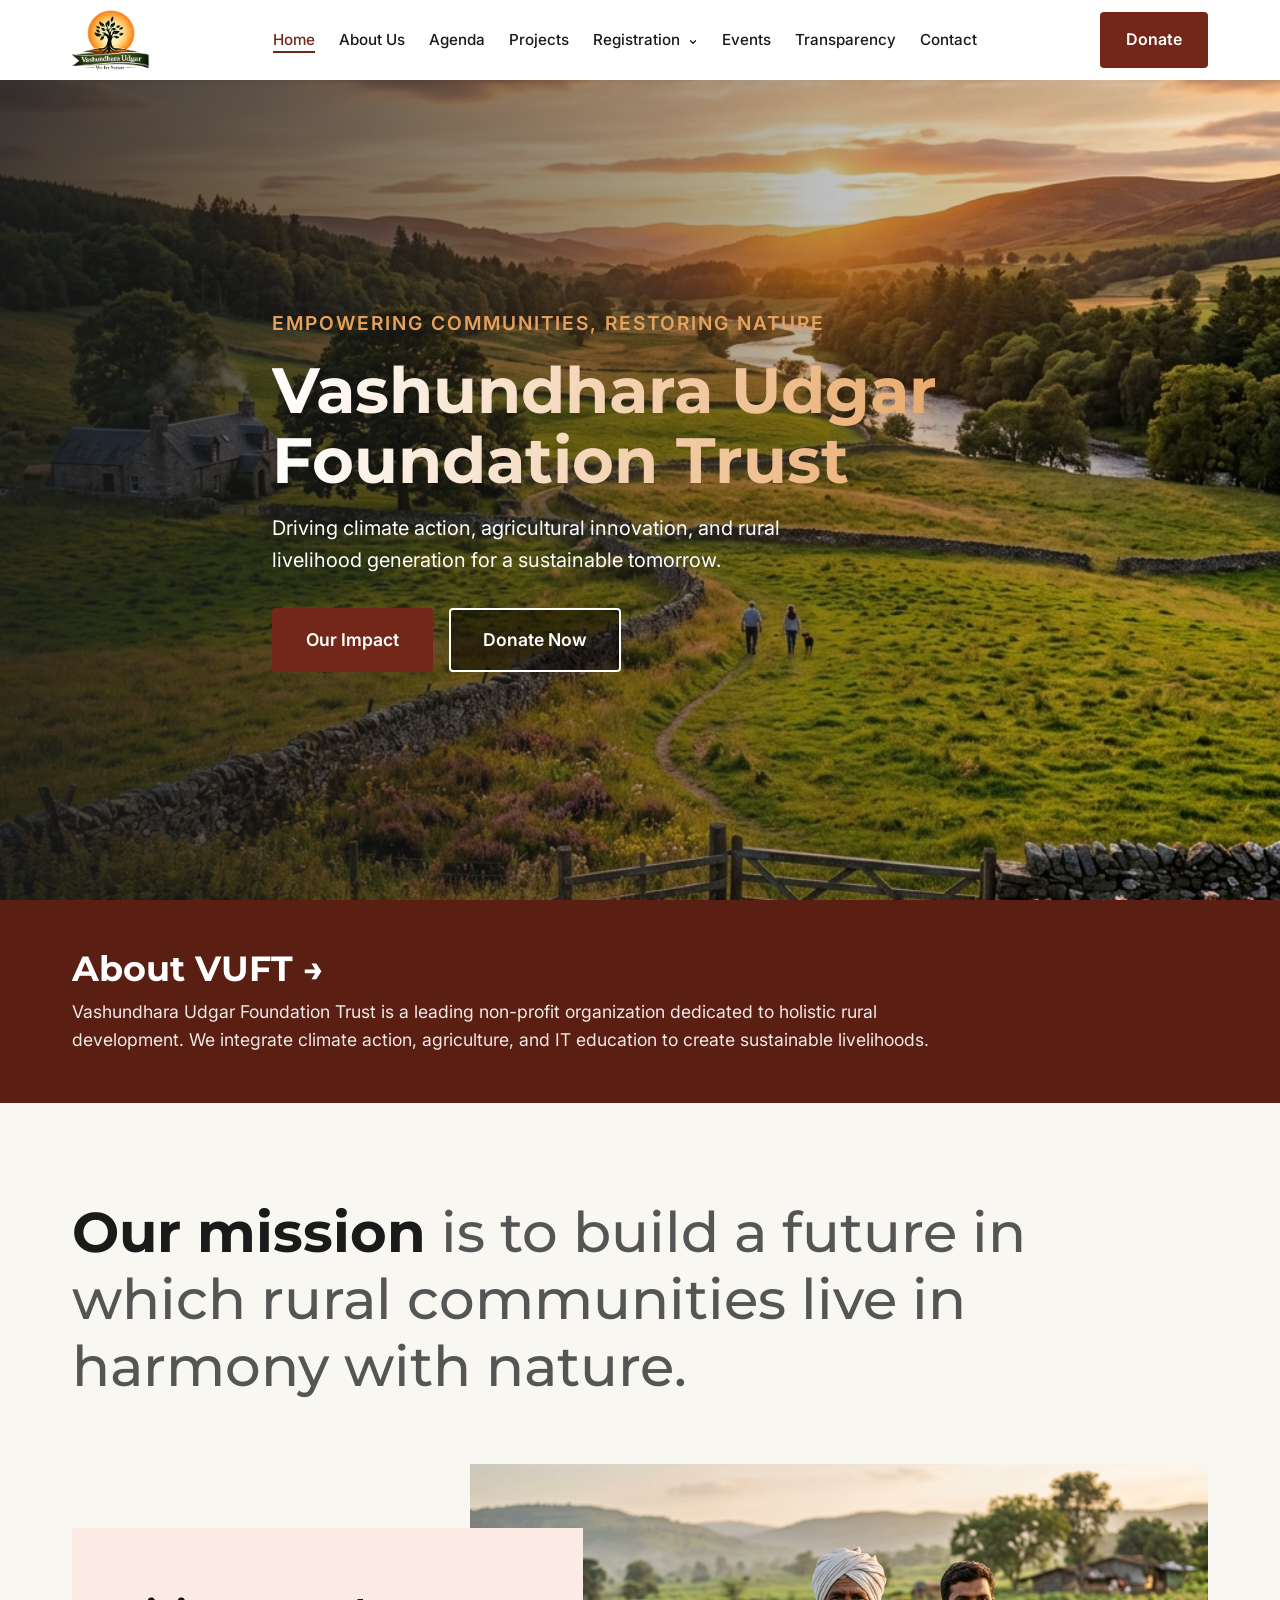
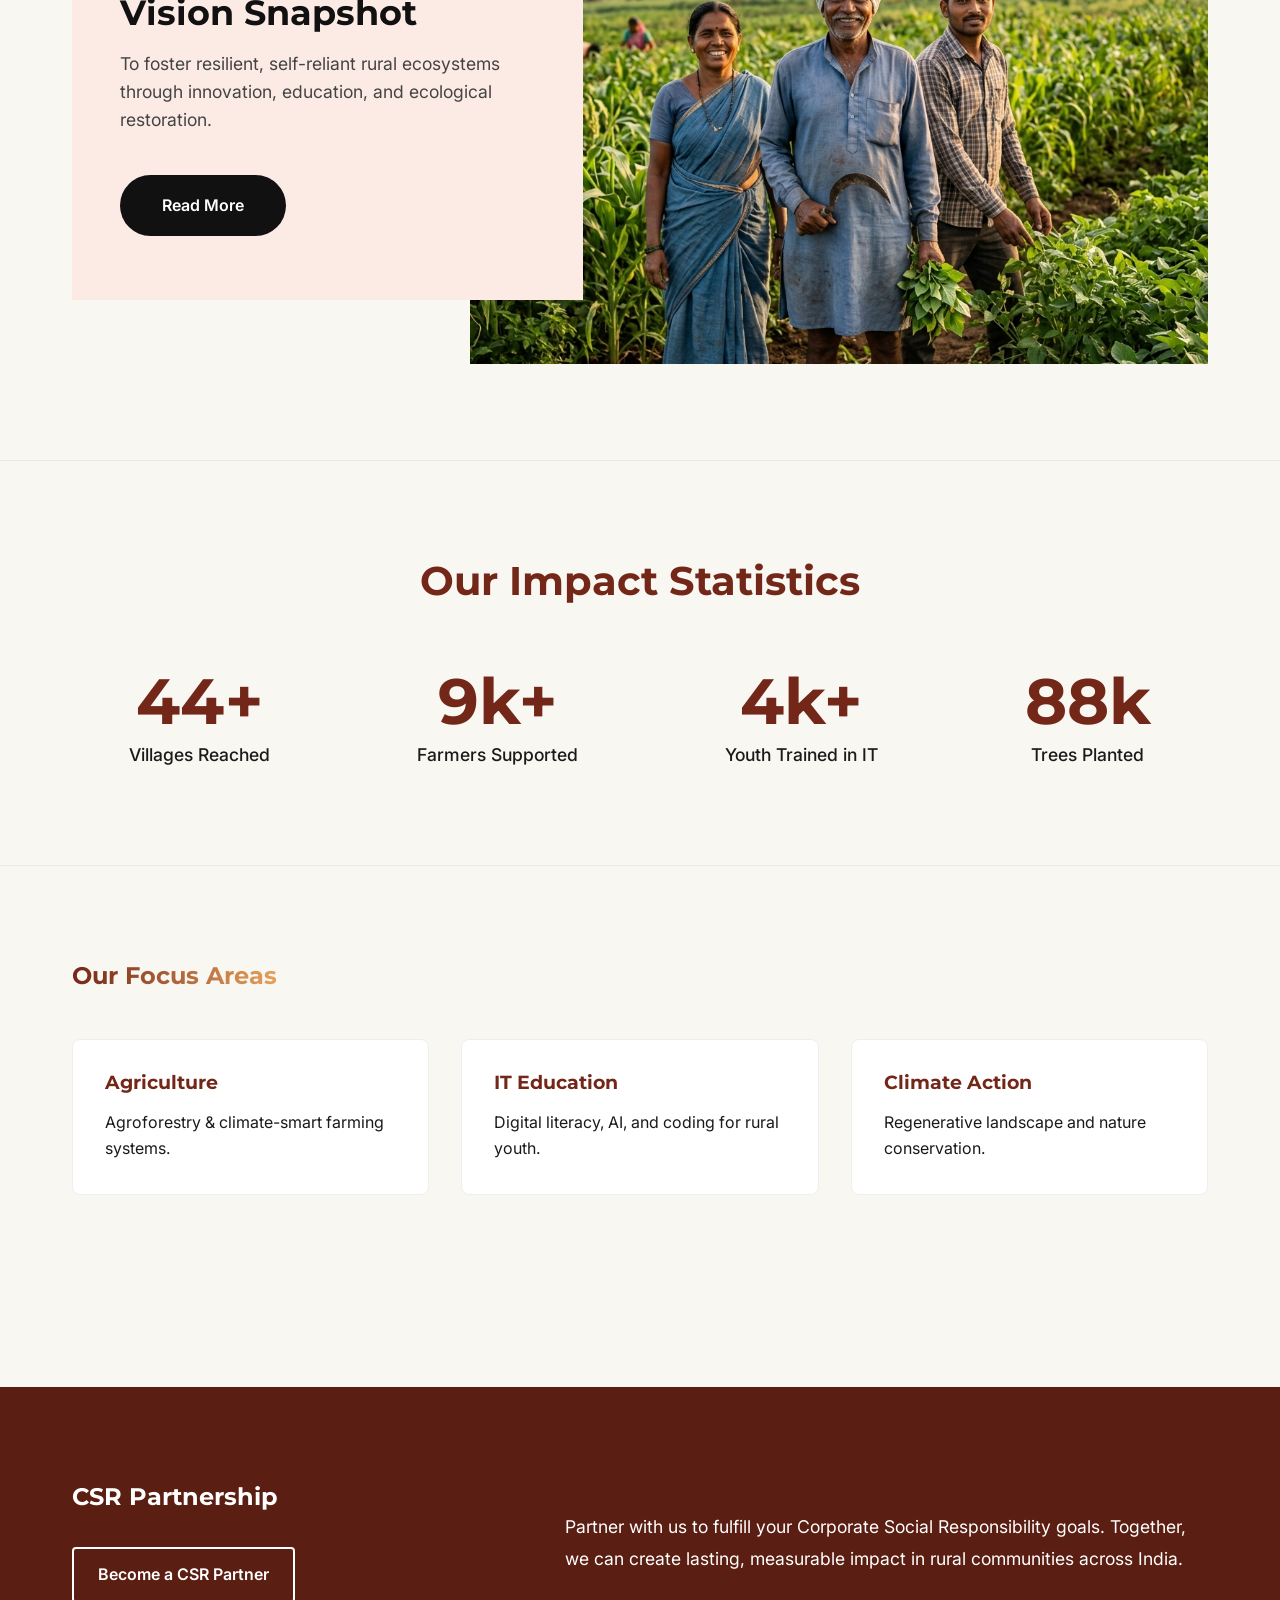
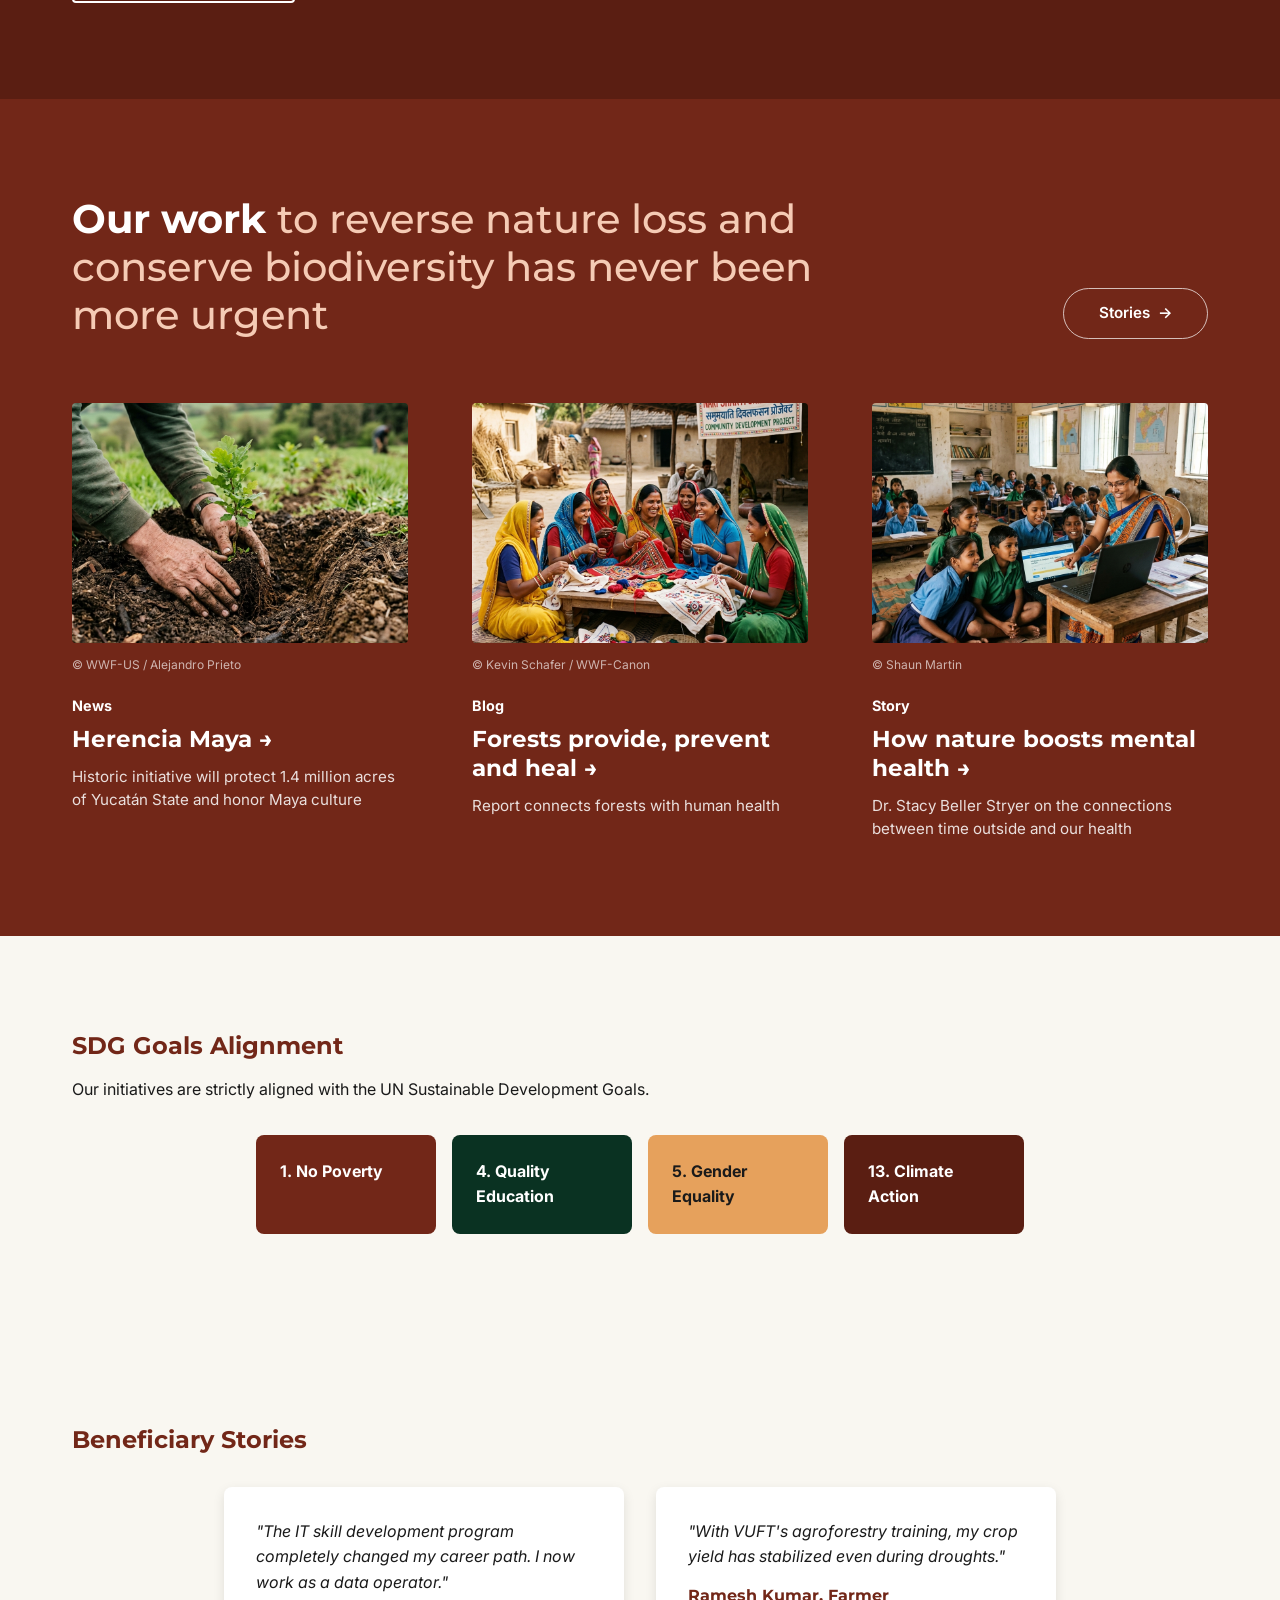
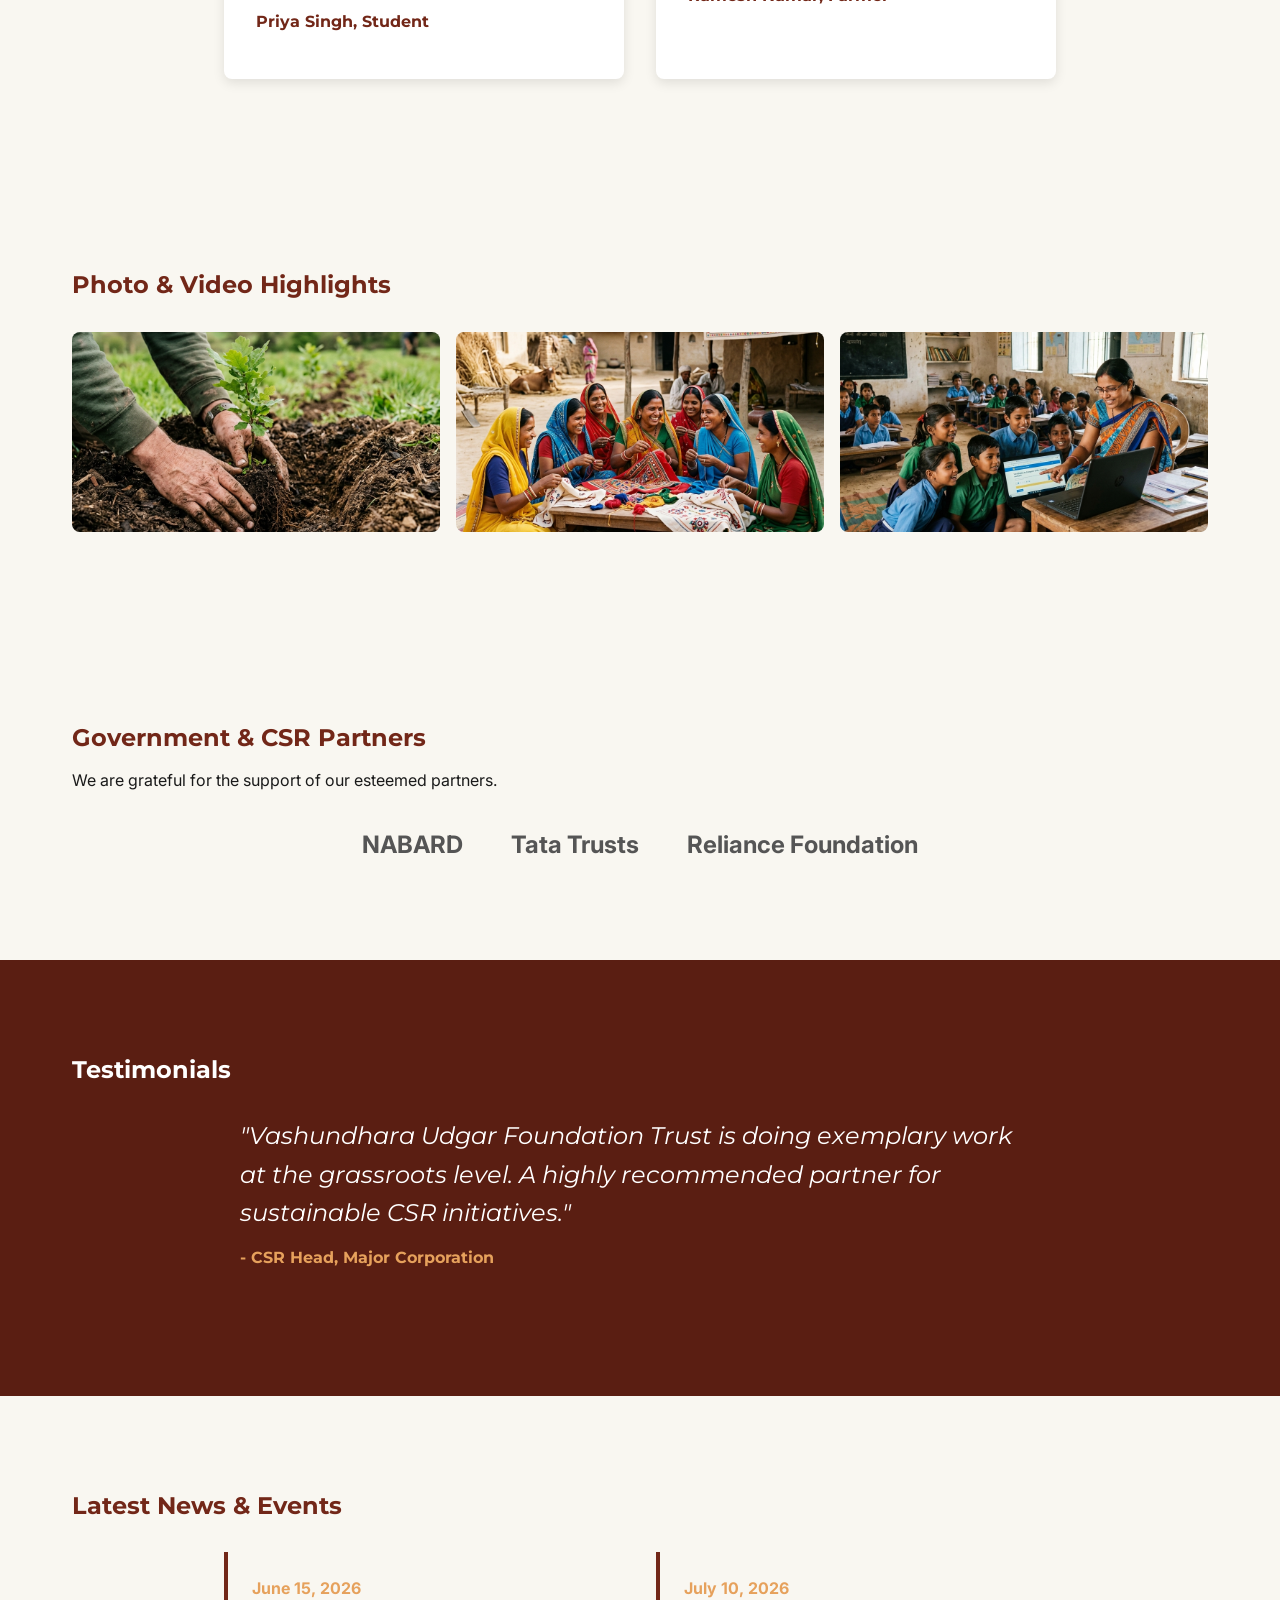
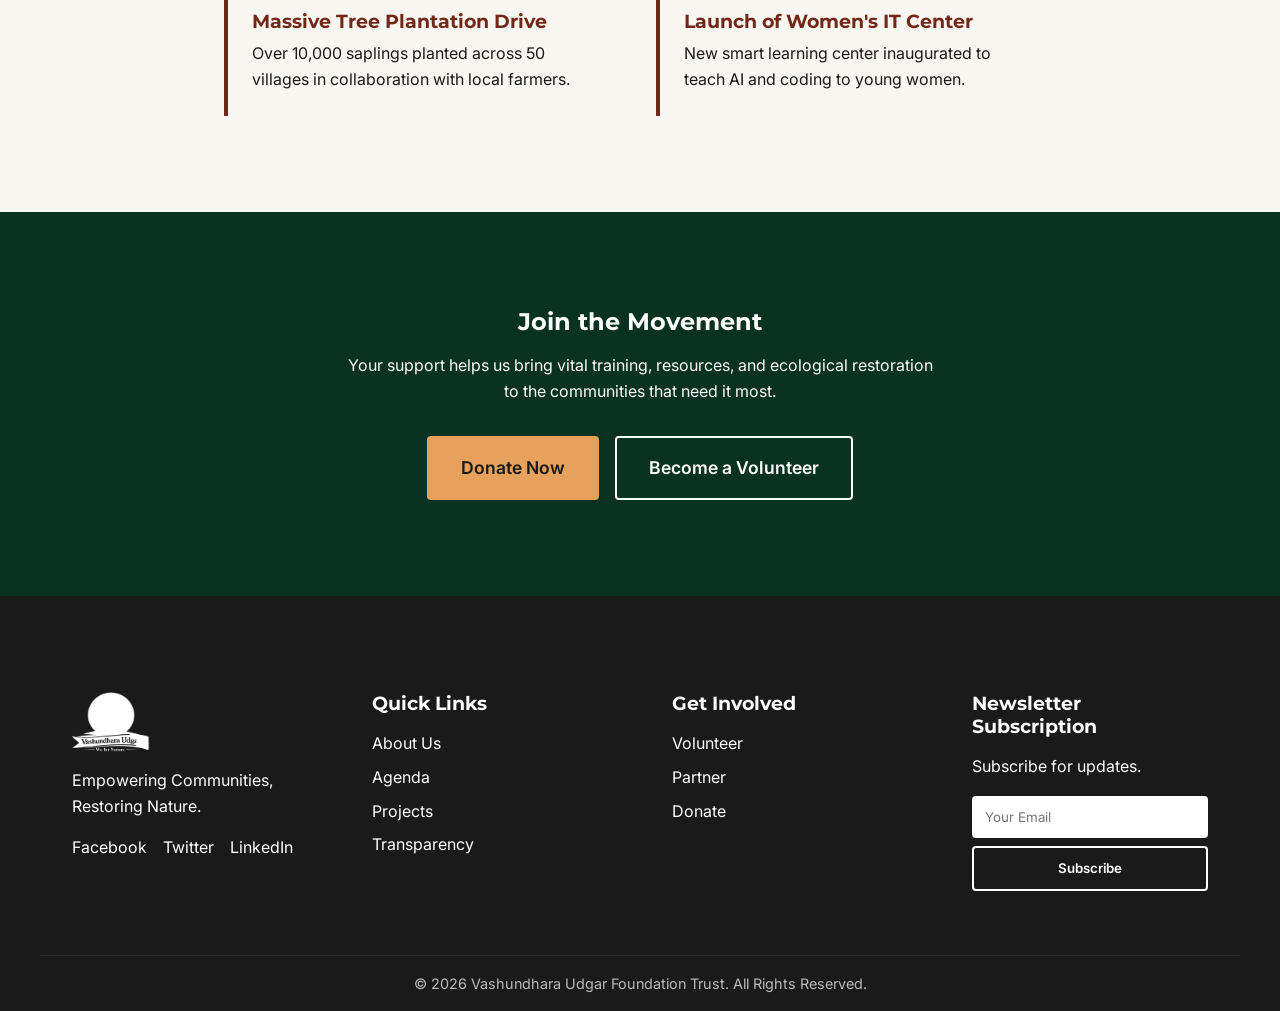
==== index.html @ ecf380ee "UPDATE" ====
<!DOCTYPE html>
<html lang="en">
<head>
    <meta charset="UTF-8">
    <meta name="viewport" content="width=device-width, initial-scale=1.0">
    <meta name="description" content="Vashundhara Udgar Foundation Trust - Empowering rural development, climate action, and education.">
    <title>Vashundhara Udgar Foundation Trust</title>
    <link rel="preconnect" href="https://fonts.googleapis.com">
    <link rel="preconnect" href="https://fonts.gstatic.com" crossorigin>
    <link href="https://fonts.googleapis.com/css2?family=Inter:wght@300;400;500;600;700&family=Montserrat:wght@500;600;700;800&display=swap" rel="stylesheet">
    <link rel="stylesheet" href="style.css">
</head>
<body>
    <!-- Navbar -->
    <header class="header" id="header">
        <div class="container nav-container">
            <a href="index.html" class="logo">
                <img src="assets/images/logo vashundra.png" alt="VUFT Logo" style="height: 60px;">
            </a>
            <nav class="nav-menu" id="nav-menu">
                <ul class="nav-list">
                    <li class="nav-item"><a href="index.html" class="nav-link active">Home</a></li>
                    <li class="nav-item"><a href="about.html" class="nav-link">About Us</a></li>
                    <li class="nav-item"><a href="agenda.html" class="nav-link">Agenda</a></li>
                    <li class="nav-item"><a href="projects.html" class="nav-link">Projects</a></li>
                    <li class="nav-item dropdown">
                        <a href="registration.html" class="nav-link">Registration <span class="dropdown-icon"><svg width="10" height="10" viewBox="0 0 24 24" fill="none" stroke="currentColor" stroke-width="3" stroke-linecap="round" stroke-linejoin="round" style="vertical-align: middle; display: inline-block; margin-left: 2px;"><polyline points="6 9 12 15 18 9"></polyline></svg></span></a>
                        <ul class="dropdown-menu">
                            <li><a href="partner.html">Partner</a></li>
                            <li><a href="member.html">Member</a></li>
                            <li><a href="volunteer.html">Volunteer</a></li>
                        </ul>
                    </li>
                    <li class="nav-item"><a href="events.html" class="nav-link">Events</a></li>
                    <li class="nav-item"><a href="transparency.html" class="nav-link">Transparency</a></li>
                    <li class="nav-item"><a href="contact.html" class="nav-link">Contact</a></li>
                </ul>
            </nav>
            <div class="nav-actions">
                <a href="donate.html" class="btn btn-primary">Donate</a>
                <button class="menu-toggle" id="menu-toggle" aria-label="Toggle Menu">
                    <span class="bar"></span>
                    <span class="bar"></span>
                    <span class="bar"></span>
                </button>
            </div>
        </div>
    </header>

    <!-- 1. Hero Banner -->
    <section class="hero" id="home">
        <div class="hero-bg">
            <img src="assets/images/hero_banner.png" alt="Rural landscape at sunset" class="hero-img">
            <div class="hero-overlay"></div>
        </div>
        <div class="container hero-content">
            <span class="hero-subtitle animate-up">Empowering Communities, Restoring Nature</span>
            <h1 class="hero-title animate-up delay-1 text-gradient" style="background: linear-gradient(90deg, #FFFFFF 0%, var(--color-accent) 100%); -webkit-background-clip: text; -webkit-text-fill-color: transparent;">Vashundhara Udgar Foundation Trust</h1>
            <p class="hero-desc animate-up delay-2">Driving climate action, agricultural innovation, and rural livelihood generation for a sustainable tomorrow.</p>
            <div class="hero-buttons animate-up delay-3">
                <a href="#projects" class="btn btn-primary btn-lg">Our Impact</a>
                <a href="donate.html" class="btn btn-outline btn-lg" style="background: rgba(0,0,0,0.5);">Donate Now</a>
            </div>
        </div>
    </section>

    <!-- 2. About NGO Introduction Banner -->
    <section class="section about-banner" style="background-color: var(--color-primary-dark); color: white; padding: 3rem 0;">
        <div class="container">
            <a href="about.html" style="color: white; text-decoration: none; display: inline-block; cursor: pointer;" class="animate-on-scroll hover-lift">
                <h2 style="font-size: 2.2rem; margin-bottom: 0.5rem; color: white;">About VUFT &rarr;</h2>
                <p style="font-size: 1.1rem; max-width: 900px; color: rgba(255, 255, 255, 0.9);">Vashundhara Udgar Foundation Trust is a leading non-profit organization dedicated to holistic rural development. We integrate climate action, agriculture, and IT education to create sustainable livelihoods.</p>
            </a>
        </div>
    </section>

    <!-- 3. Vision/Mission Snapshot -->
    <section class="section mission-section">
        <div class="container">
            <div class="mission-intro animate-on-scroll" style="margin-bottom: 4rem;">
                <h2 class="dual-heading" style="font-size: 3.5rem; line-height: 1.2; max-width: 1000px;"><strong>Our mission</strong> is to build a future in which rural communities live in harmony with nature.</h2>
            </div>

            <div class="mission-showcase animate-on-scroll delay-1" style="display: flex; align-items: center; position: relative;">
                <div class="mission-card" style="background-color: #FCEBE5; padding: 4rem 3rem; border-radius: 0; z-index: 2; flex: 0 0 45%; box-shadow: none; margin-right: -10%;">
                    <h3 style="font-size: 2.2rem; margin-bottom: 1rem; color: #111;">Vision Snapshot</h3>
                    <p style="font-size: 1.1rem; color: #444; margin-bottom: 2.5rem; line-height: 1.6;">To foster resilient, self-reliant rural ecosystems through innovation, education, and ecological restoration.</p>
                    <a href="about.html" class="btn" style="background-color: #111; color: white; border-radius: 50px; padding: 1rem 2.5rem; font-weight: 600;">Read More</a>
                </div>
                <div class="mission-image" style="flex: 1; border-radius: 0; overflow: hidden; z-index: 1;">
                    <img src="assets/images/mission.png" alt="Mission in action" style="width: 100%; height: 500px; object-fit: cover; display: block;">
                </div>
            </div>
        </div>
    </section>

    <!-- 4. Impact Statistics Counter -->
    <section class="section impact-section" style="background-color: var(--color-bg-light); border-top: 1px solid rgba(0,0,0,0.05); border-bottom: 1px solid rgba(0,0,0,0.05);">
        <div class="container">
            <h2 class="animate-on-scroll text-center">Our Impact Statistics</h2>
            <div class="stats-grid" style="margin-top: 2rem;">
                <div class="stat-item animate-on-scroll">
                    <span class="stat-number" data-target="50" data-suffix="+">0+</span>
                    <span class="stat-text">Villages Reached</span>
                </div>
                <div class="stat-item animate-on-scroll delay-1">
                    <span class="stat-number" data-target="10" data-suffix="k+">0k+</span>
                    <span class="stat-text">Farmers Supported</span>
                </div>
                <div class="stat-item animate-on-scroll delay-2">
                    <span class="stat-number" data-target="5" data-suffix="k+">0k+</span>
                    <span class="stat-text">Youth Trained in IT</span>
                </div>
                <div class="stat-item animate-on-scroll delay-3">
                    <span class="stat-number" data-target="100" data-suffix="k">0k</span>
                    <span class="stat-text">Trees Planted</span>
                </div>
            </div>
        </div>
    </section>

    <!-- 5. Focus Areas -->
    <section class="section focus-section" style="padding-top: var(--spacing-xl);">
        <div class="container text-center">
            <h2 class="animate-on-scroll text-gradient">Our Focus Areas</h2>
            <div class="projects-grid" style="margin-top: 2rem;">
                <div class="project-card animate-on-scroll" style="background:var(--color-bg-white); border:1px solid #eee;">
                    <div class="project-card-content">
                        <h3 style="color:var(--color-primary);">Agriculture</h3>
                        <p style="color:var(--color-text-dark);">Agroforestry & climate-smart farming systems.</p>
                    </div>
                </div>
                <div class="project-card animate-on-scroll delay-1" style="background:var(--color-bg-white); border:1px solid #eee;">
                    <div class="project-card-content">
                        <h3 style="color:var(--color-primary);">IT Education</h3>
                        <p style="color:var(--color-text-dark);">Digital literacy, AI, and coding for rural youth.</p>
                    </div>
                </div>
                <div class="project-card animate-on-scroll delay-2" style="background:var(--color-bg-white); border:1px solid #eee;">
                    <div class="project-card-content">
                        <h3 style="color:var(--color-primary);">Climate Action</h3>
                        <p style="color:var(--color-text-dark);">Regenerative landscape and nature conservation.</p>
                    </div>
                </div>
            </div>
        </div>
    </section>

    <!-- 6. CSR Partnership Section -->
    <section class="section csr-section bg-primary-dark text-light" style="margin-top: var(--spacing-xl);">
        <div class="container">
            <div style="display: flex; flex-wrap: wrap; gap: 4rem; align-items: center;">
                <div style="flex: 1; min-width: 300px; display: flex; flex-direction: column; justify-content: space-between; min-height: 120px;">
                    <h2 class="text-light animate-on-scroll" style="margin: 0;">CSR Partnership</h2>
                    <div style="margin-top: auto; padding-top: 2rem;">
                        <a href="registration.html" class="btn btn-outline animate-on-scroll delay-2">Become a CSR Partner</a>
                    </div>
                </div>
                <div style="flex: 1.5; min-width: 300px;" class="animate-on-scroll delay-1">
                    <p style="font-size: 1.1rem; line-height: 1.8;">Partner with us to fulfill your Corporate Social Responsibility goals. Together, we can create lasting, measurable impact in rural communities across India.</p>
                </div>
            </div>
        </div>
    </section>

    <!-- 7. Featured/Ongoing Projects -->
    <section class="section projects-section" id="projects">
        <div class="container">
            <div class="projects-section-header animate-on-scroll">
                <h2 class="projects-section-title">
                    <strong>Our work</strong> to reverse nature loss and conserve biodiversity has never been more urgent
                </h2>
                <a href="projects.html" class="btn-stories-outline">Stories <span class="arrow">&rarr;</span></a>
            </div>
            <div class="projects-ref-grid">
                <!-- Card 1 -->
                <div class="project-ref-card animate-on-scroll">
                    <div class="project-img-wrapper">
                        <img src="assets/images/project1.png" alt="Herencia Maya">
                    </div>
                    <span class="project-credit">© WWF-US / Alejandro Prieto</span>
                    <span class="project-category">News</span>
                    <h3 class="project-title">
                        <a href="projects.html">Herencia Maya <span class="arrow">&rarr;</span></a>
                    </h3>
                    <p class="project-description">Historic initiative will protect 1.4 million acres of Yucatán State and honor Maya culture</p>
                </div>
                <!-- Card 2 -->
                <div class="project-ref-card animate-on-scroll delay-1">
                    <div class="project-img-wrapper">
                        <img src="assets/images/project2.png" alt="Forests provide, prevent and heal">
                    </div>
                    <span class="project-credit">© Kevin Schafer / WWF-Canon</span>
                    <span class="project-category">Blog</span>
                    <h3 class="project-title">
                        <a href="projects.html">Forests provide, prevent and heal <span class="arrow">&rarr;</span></a>
                    </h3>
                    <p class="project-description">Report connects forests with human health</p>
                </div>
                <!-- Card 3 -->
                <div class="project-ref-card animate-on-scroll delay-2">
                    <div class="project-img-wrapper">
                        <img src="assets/images/project3.png" alt="How nature boosts mental health">
                    </div>
                    <span class="project-credit">© Shaun Martin</span>
                    <span class="project-category">Story</span>
                    <h3 class="project-title">
                        <a href="projects.html">How nature boosts mental health <span class="arrow">&rarr;</span></a>
                    </h3>
                    <p class="project-description">Dr. Stacy Beller Stryer on the connections between time outside and our health</p>
                </div>
            </div>
        </div>
    </section>

    <!-- 8. SDG Goals Alignment -->
    <section class="section sdg-section" style="background-color: var(--color-bg-light);">
        <div class="container text-center">
            <h2 class="animate-on-scroll">SDG Goals Alignment</h2>
            <p class="animate-on-scroll delay-1">Our initiatives are strictly aligned with the UN Sustainable Development Goals.</p>
            <div class="sdg-grid animate-on-scroll delay-2" style="display:flex; justify-content:center; gap: 1rem; margin-top: 2rem; flex-wrap:wrap;">
                <div style="background:var(--color-primary); color:white; padding:1.5rem; border-radius:8px; width:180px; font-weight:bold;">1. No Poverty</div>
                <div style="background:var(--color-secondary); color:white; padding:1.5rem; border-radius:8px; width:180px; font-weight:bold;">4. Quality Education</div>
                <div style="background:#E6A15C; color:var(--color-text-dark); padding:1.5rem; border-radius:8px; width:180px; font-weight:bold;">5. Gender Equality</div>
                <div style="background:var(--color-primary-dark); color:white; padding:1.5rem; border-radius:8px; width:180px; font-weight:bold;">13. Climate Action</div>
            </div>
        </div>
    </section>

    <!-- 9. Beneficiary Stories -->
    <section class="section stories-section text-center">
        <div class="container">
            <h2 class="animate-on-scroll">Beneficiary Stories</h2>
            <div style="display:flex; gap: 2rem; margin-top: 2rem; justify-content: center; flex-wrap: wrap;">
                <div class="story-card animate-on-scroll delay-1" style="flex:1; max-width: 400px; background:var(--color-bg-white); box-shadow: var(--shadow-md); padding:2rem; border-radius:8px; text-align: left;">
                    <p style="font-style: italic;">"The IT skill development program completely changed my career path. I now work as a data operator."</p>
                    <h4 style="margin-top: 1rem; color:var(--color-primary);">Priya Singh, Student</h4>
                </div>
                <div class="story-card animate-on-scroll delay-2" style="flex:1; max-width: 400px; background:var(--color-bg-white); box-shadow: var(--shadow-md); padding:2rem; border-radius:8px; text-align: left;">
                    <p style="font-style: italic;">"With VUFT's agroforestry training, my crop yield has stabilized even during droughts."</p>
                    <h4 style="margin-top: 1rem; color:var(--color-primary);">Ramesh Kumar, Farmer</h4>
                </div>
            </div>
        </div>
    </section>

    <!-- 10. Photo & Video Highlights -->
    <section class="section gallery-section" style="background-color: var(--color-bg-light);">
        <div class="container text-center">
            <h2 class="animate-on-scroll">Photo & Video Highlights</h2>
            <div style="display:grid; grid-template-columns: repeat(auto-fit, minmax(250px, 1fr)); gap: 1rem; margin-top: 2rem;">
                <img src="assets/images/project1.png" alt="Gallery" style="border-radius:8px; width:100%; height:200px; object-fit:cover;" class="animate-on-scroll">
                <img src="assets/images/project2.png" alt="Gallery" style="border-radius:8px; width:100%; height:200px; object-fit:cover;" class="animate-on-scroll delay-1">
                <img src="assets/images/project3.png" alt="Gallery" style="border-radius:8px; width:100%; height:200px; object-fit:cover;" class="animate-on-scroll delay-2">
            </div>
        </div>
    </section>

    <!-- 11. Government & CSR Partners -->
    <section class="section partners-section">
        <div class="container text-center">
            <h2 class="animate-on-scroll">Government & CSR Partners</h2>
            <p class="animate-on-scroll delay-1">We are grateful for the support of our esteemed partners.</p>
            <div style="display:flex; justify-content:center; gap: 3rem; margin-top: 2rem; flex-wrap:wrap; font-weight:700; color:var(--color-text-muted); font-size: 1.5rem;" class="animate-on-scroll delay-2">
                <span>NABARD</span>
                <span>Tata Trusts</span>
                <span>Reliance Foundation</span>
            </div>
        </div>
    </section>

    <!-- 12. Testimonials -->
    <section class="section testimonials-section bg-primary-dark text-light">
        <div class="container text-center">
            <h2 class="animate-on-scroll text-light">Testimonials</h2>
            <div style="max-width: 800px; margin: 2rem auto;" class="animate-on-scroll delay-1">
                <p style="font-size: 1.5rem; font-family: var(--font-heading); font-style: italic;">"Vashundhara Udgar Foundation Trust is doing exemplary work at the grassroots level. A highly recommended partner for sustainable CSR initiatives."</p>
                <h4 style="margin-top: 1rem; color:var(--color-accent);">- CSR Head, Major Corporation</h4>
            </div>
        </div>
    </section>

    <!-- 13. Latest News & Events -->
    <section class="section news-section">
        <div class="container">
            <h2 class="animate-on-scroll text-center">Latest News & Events</h2>
            <div style="display:flex; gap: 2rem; margin-top: 2rem; justify-content: center; flex-wrap: wrap;">
                <div class="news-card animate-on-scroll" style="flex:1; max-width: 400px; padding: 1.5rem; border-left: 4px solid var(--color-primary); background: var(--color-bg-light);">
                    <span style="color:var(--color-accent); font-weight:bold; display:block; margin-bottom: 0.5rem;">June 15, 2026</span>
                    <h3 style="font-size: 1.2rem; margin-bottom: 0.5rem;">Massive Tree Plantation Drive</h3>
                    <p>Over 10,000 saplings planted across 50 villages in collaboration with local farmers.</p>
                </div>
                <div class="news-card animate-on-scroll delay-1" style="flex:1; max-width: 400px; padding: 1.5rem; border-left: 4px solid var(--color-primary); background: var(--color-bg-light);">
                    <span style="color:var(--color-accent); font-weight:bold; display:block; margin-bottom: 0.5rem;">July 10, 2026</span>
                    <h3 style="font-size: 1.2rem; margin-bottom: 0.5rem;">Launch of Women's IT Center</h3>
                    <p>New smart learning center inaugurated to teach AI and coding to young women.</p>
                </div>
            </div>
        </div>
    </section>

    <!-- 14. Donate CTA & 15. Volunteer CTA -->
    <section class="section cta-section" style="background:var(--color-secondary); color:white; text-align:center;">
        <div class="container">
            <h2 class="text-light animate-on-scroll">Join the Movement</h2>
            <p class="text-light animate-on-scroll delay-1" style="max-width: 600px; margin: 1rem auto;">Your support helps us bring vital training, resources, and ecological restoration to the communities that need it most.</p>
            <div style="display:flex; justify-content:center; gap:1rem; margin-top:2rem;" class="animate-on-scroll delay-2">
                <a href="donate.html" class="btn btn-primary btn-lg" style="background:var(--color-accent); color:var(--color-text-dark);">Donate Now</a>
                <a href="volunteer.html" class="btn btn-outline btn-lg">Become a Volunteer</a>
            </div>
        </div>
    </section>

    <!-- 16. Newsletter Subscription & 17. Quick Links (Footer) -->
    <footer class="footer">
        <div class="container footer-container">
            <div class="footer-col">
                <a href="index.html" class="logo"><img src="assets/images/logo vashundra.png" alt="VUFT Logo" style="height: 60px; filter: brightness(0) invert(1);"></a>
                <p style="margin-top: 1rem;">Empowering Communities, Restoring Nature.</p>
                <div class="social-links">
                    <a href="#">Facebook</a>
                    <a href="#">Twitter</a>
                    <a href="#">LinkedIn</a>
                </div>
            </div>
            <div class="footer-col">
                <h4>Quick Links</h4>
                <ul>
                    <li><a href="about.html">About Us</a></li>
                    <li><a href="agenda.html">Agenda</a></li>
                    <li><a href="projects.html">Projects</a></li>
                    <li><a href="transparency.html">Transparency</a></li>
                </ul>
            </div>
            <div class="footer-col">
                <h4>Get Involved</h4>
                <ul>
                    <li><a href="volunteer.html">Volunteer</a></li>
                    <li><a href="partner.html">Partner</a></li>
                    <li><a href="donate.html">Donate</a></li>
                </ul>
            </div>
            <div class="footer-col">
                <h4>Newsletter Subscription</h4>
                <p>Subscribe for updates.</p>
                <form class="newsletter-form">
                    <input type="email" placeholder="Your Email" required>
                    <button type="submit" class="btn btn-outline">Subscribe</button>
                </form>
            </div>
        </div>
        <div class="container footer-bottom">
            <p>&copy; 2026 Vashundhara Udgar Foundation Trust. All Rights Reserved.</p>
        </div>
    </footer>

    <script src="script.js"></script>
</body>
</html>
---- style.css ----
/* =========================================
   Design System & Variables
   ========================================= */
:root {
    /* Colors derived from WWF reference */
    --color-primary: #722718;     /* Earthy Red/Brown */
    --color-primary-dark: #5A1E12;
    --color-secondary: #0A3222;   /* Deep Forest Green */
    --color-bg-light: #F9F7F1;    /* Cream/Off-white */
    --color-bg-white: #FFFFFF;
    --color-text-dark: #1A1A1A;
    --color-text-muted: #555555;
    --color-text-light: #FFFFFF;
    --color-accent: #E6A15C;      /* Soft Orange/Gold for highlights */

    /* Typography */
    --font-heading: 'Montserrat', sans-serif;
    --font-body: 'Inter', sans-serif;

    /* Spacing & Layout */
    --container-width: 1200px;
    --spacing-xs: 0.5rem;
    --spacing-sm: 1rem;
    --spacing-md: 2rem;
    --spacing-lg: 4rem;
    --spacing-xl: 6rem;

    /* Shadows & Transitions */
    --shadow-sm: 0 2px 4px rgba(0,0,0,0.05);
    --shadow-md: 0 4px 12px rgba(0,0,0,0.1);
    --transition-fast: 0.2s ease-in-out;
    --transition-normal: 0.3s ease-in-out;
}

/* =========================================
   Reset & Base Styles
   ========================================= */
* {
    margin: 0;
    padding: 0;
    box-sizing: border-box;
}

body {
    font-family: var(--font-body);
    color: var(--color-text-dark);
    background-color: var(--color-bg-light);
    line-height: 1.6;
    overflow-x: hidden;
}

h1, h2, h3, h4, h5, h6 {
    font-family: var(--font-heading);
    font-weight: 700;
    line-height: 1.2;
    margin-bottom: var(--spacing-sm);
    color: var(--color-primary);
}

a {
    text-decoration: none;
    color: inherit;
    transition: color var(--transition-fast);
}

ul {
    list-style: none;
}

img {
    max-width: 100%;
    height: auto;
    display: block;
}

.container {
    max-width: var(--container-width);
    margin: 0 auto;
    padding: 0 var(--spacing-md);
}

/* =========================================
   Buttons
   ========================================= */
.btn {
    display: inline-block;
    padding: 0.8rem 1.5rem;
    font-family: var(--font-body);
    font-weight: 600;
    text-align: center;
    border-radius: 4px;
    cursor: pointer;
    transition: all var(--transition-normal);
    border: 2px solid transparent;
}

.btn-primary {
    background-color: var(--color-primary);
    color: var(--color-text-light);
}

.btn-primary:hover {
    background-color: var(--color-primary-dark);
    transform: translateY(-2px);
    box-shadow: var(--shadow-md);
}

.btn-outline {
    background-color: transparent;
    border-color: var(--color-text-light);
    color: var(--color-text-light);
}

.btn-outline:hover {
    background-color: var(--color-text-light);
    color: var(--color-text-dark);
    transform: translateY(-2px);
}

.btn-lg {
    padding: 1rem 2rem;
    font-size: 1.1rem;
}

/* =========================================
   Navbar
   ========================================= */
.header {
    position: fixed;
    top: 0;
    left: 0;
    width: 100%;
    background-color: var(--color-bg-white);
    box-shadow: var(--shadow-sm);
    z-index: 1000;
    transition: background-color var(--transition-normal);
}

.nav-container {
    display: flex;
    justify-content: space-between;
    align-items: center;
    height: 80px;
}

.logo-text {
    font-family: var(--font-heading);
    font-size: 1.8rem;
    font-weight: 700;
    color: var(--color-primary);
    letter-spacing: 1px;
}

.nav-list {
    display: flex;
    gap: 1.5rem;
}

.nav-link {
    font-weight: 500;
    font-size: 0.95rem;
    position: relative;
}

.nav-link:hover, .nav-link.active {
    color: var(--color-primary);
}

.nav-link::after {
    content: '';
    position: absolute;
    bottom: -4px;
    left: 0;
    width: 0;
    height: 2px;
    background-color: var(--color-primary);
    transition: width var(--transition-fast);
}

.nav-link:hover::after, .nav-link.active::after {
    width: 100%;
}

.dropdown {
    position: relative;
}

.dropdown-icon {
    font-size: 0.7rem;
    margin-left: 2px;
}

.dropdown-menu {
    position: absolute;
    top: 100%;
    left: 0;
    background-color: var(--color-bg-white);
    box-shadow: var(--shadow-md);
    min-width: 200px;
    opacity: 0;
    visibility: hidden;
    transform: translateY(10px);
    transition: all var(--transition-fast);
    padding: 0.5rem 0;
    border-radius: 4px;
}

.dropdown:hover .dropdown-menu {
    opacity: 1;
    visibility: visible;
    transform: translateY(0);
}

.dropdown-menu li a {
    display: block;
    padding: 0.5rem 1.5rem;
    font-size: 0.9rem;
}

.dropdown-menu li a:hover {
    background-color: var(--color-bg-light);
    color: var(--color-primary);
}

.nav-actions {
    display: flex;
    align-items: center;
    gap: 1rem;
}

.menu-toggle {
    display: none;
    flex-direction: column;
    gap: 5px;
    background: none;
    border: none;
    cursor: pointer;
}

.menu-toggle .bar {
    width: 25px;
    height: 3px;
    background-color: var(--color-text-dark);
    transition: all var(--transition-fast);
}

/* =========================================
   Hero Section
   ========================================= */
.hero {
    position: relative;
    height: 100vh;
    min-height: 600px;
    display: flex;
    align-items: center;
    justify-content: flex-start;
    padding-top: 80px; /* offset for fixed header */
    overflow: hidden;
}

.hero-bg {
    position: absolute;
    top: 0;
    left: 0;
    width: 100%;
    height: 100%;
    z-index: 1;
}

.hero-img {
    width: 100%;
    height: 100%;
    object-fit: cover;
}

.hero-overlay {
    position: absolute;
    top: 0;
    left: 0;
    width: 100%;
    height: 100%;
    background: linear-gradient(90deg, rgba(26,26,26,0.8) 0%, rgba(26,26,26,0.4) 50%, rgba(26,26,26,0) 100%);
}

.hero-content {
    position: relative;
    z-index: 2;
    max-width: 800px;
    color: var(--color-text-light);
}

.hero-subtitle {
    display: block;
    font-size: 1.2rem;
    font-weight: 600;
    text-transform: uppercase;
    letter-spacing: 2px;
    margin-bottom: var(--spacing-sm);
    color: var(--color-accent);
}

.hero-title {
    font-size: 4rem;
    color: var(--color-text-light);
    margin-bottom: var(--spacing-sm);
    line-height: 1.1;
}

.hero-desc {
    font-size: 1.25rem;
    margin-bottom: var(--spacing-md);
    max-width: 600px;
}

.hero-buttons {
    display: flex;
    gap: 1rem;
}

/* Subpage / Inner Hero Section */
.inner-page-hero {
    position: relative;
    height: 550px;
    display: flex;
    align-items: center;
    justify-content: flex-start;
    padding-top: 80px; /* offset for fixed header */
    overflow: hidden;
}

.inner-page-hero .hero-bg {
    position: absolute;
    top: 0;
    left: 0;
    width: 100%;
    height: 100%;
    z-index: 1;
}

.inner-page-hero .hero-img {
    width: 100%;
    height: 100%;
    object-fit: cover;
}

.inner-page-hero .hero-overlay {
    position: absolute;
    top: 0;
    left: 0;
    width: 100%;
    height: 100%;
    background: linear-gradient(90deg, rgba(26,26,26,0.85) 0%, rgba(26,26,26,0.5) 70%, rgba(26,26,26,0.3) 100%);
}

.inner-page-hero .hero-content {
    position: relative;
    z-index: 2;
    max-width: 800px;
    color: var(--color-text-light);
}

/* =========================================
   Animations
   ========================================= */
.animate-up {
    opacity: 0;
    transform: translateY(30px);
    animation: fadeInUp 0.8s forwards cubic-bezier(0.2, 0.8, 0.2, 1);
}

.delay-1 { animation-delay: 0.2s; }
.delay-2 { animation-delay: 0.4s; }
.delay-3 { animation-delay: 0.6s; }

@keyframes fadeInUp {
    to {
        opacity: 1;
        transform: translateY(0);
    }
}

/* =========================================
   Typography & Utilities
   ========================================= */
.text-gradient {
    background: linear-gradient(90deg, var(--color-primary) 0%, var(--color-accent) 100%);
    -webkit-background-clip: text;
    -webkit-text-fill-color: transparent;
    display: inline-block;
}

.dual-heading {
    color: var(--color-text-muted);
    font-weight: 500;
}

.dual-heading strong {
    color: var(--color-text-dark);
    font-weight: 700;
}

/* =========================================
   Sections & Layout
   ========================================= */
.section {
    padding: var(--spacing-xl) 0;
}

.bg-primary-dark {
    background-color: var(--color-primary-dark);
}

.text-light {
    color: var(--color-text-light);
}

.link-light {
    color: var(--color-text-light);
    text-decoration: underline;
    font-weight: 500;
}

.link-light:hover {
    color: var(--color-accent);
}

/* Mission Section */
.mission-container {
    display: flex;
    align-items: center;
    gap: var(--spacing-lg);
}

.mission-content {
    flex: 1;
}

.mission-content h2 {
    font-size: 2.5rem;
    margin-bottom: var(--spacing-md);
}

.mission-card {
    background-color: var(--color-bg-white);
    padding: var(--spacing-md);
    border-radius: 8px;
    box-shadow: var(--shadow-md);
    margin-right: -100px;
    position: relative;
    z-index: 2;
}

.mission-card h3 {
    font-size: 1.5rem;
    color: var(--color-text-dark);
}

.mission-image {
    flex: 1;
    border-radius: 8px;
    overflow: hidden;
}

/* Focus Areas & Generic Card Grid */
.projects-grid {
    display: grid;
    grid-template-columns: repeat(auto-fit, minmax(280px, 1fr));
    gap: var(--spacing-md);
}

.project-card {
    border-radius: 8px;
    overflow: hidden;
    transition: transform var(--transition-normal), box-shadow var(--transition-normal);
}

.project-card:hover {
    transform: translateY(-5px);
    box-shadow: 0 8px 24px rgba(0,0,0,0.08);
}

.project-card-content {
    padding: var(--spacing-md);
    text-align: left;
}

/* Projects Section */
.projects-section {
    background-color: var(--color-primary);
    color: var(--color-text-light);
    padding: var(--spacing-xl) 0;
}

.projects-section-header {
    display: flex;
    justify-content: space-between;
    align-items: flex-end;
    margin-bottom: var(--spacing-lg);
    gap: var(--spacing-md);
}

.projects-section-title {
    max-width: 750px;
    font-size: 2.5rem;
    font-weight: 500;
    line-height: 1.2;
    color: #F5CBB5; /* Premium soft peach/coral color from the WWF reference */
    margin-bottom: 0;
}

.projects-section-title strong {
    font-weight: 700;
    color: #FFFFFF;
}

.btn-stories-outline {
    display: inline-flex;
    align-items: center;
    gap: 0.5rem;
    padding: 0.75rem 2.2rem;
    border: 1.5px solid rgba(255, 255, 255, 0.7);
    border-radius: 50px;
    color: #FFFFFF;
    font-weight: 600;
    font-family: var(--font-body);
    font-size: 0.95rem;
    transition: all 0.3s ease;
    white-space: nowrap;
}

.btn-stories-outline:hover {
    background-color: #FFFFFF;
    color: var(--color-primary);
    border-color: #FFFFFF;
    transform: translateY(-2px);
    box-shadow: 0 4px 15px rgba(0, 0, 0, 0.2);
}

.btn-stories-outline:hover .arrow {
    transform: translateX(4px);
}

.arrow {
    display: inline-block;
    transition: transform 0.2s ease;
}

.projects-ref-grid {
    display: grid;
    grid-template-columns: repeat(3, 1fr);
    gap: var(--spacing-lg);
}

.project-ref-card {
    background: transparent;
    display: flex;
    flex-direction: column;
}

.project-img-wrapper {
    width: 100%;
    height: 240px;
    overflow: hidden;
    border-radius: 4px;
    margin-bottom: 0.75rem;
}

.project-img-wrapper img {
    width: 100%;
    height: 100%;
    object-fit: cover;
    transition: transform 0.5s cubic-bezier(0.25, 0.46, 0.45, 0.94);
}

.project-ref-card:hover .project-img-wrapper img {
    transform: scale(1.04);
}

.project-credit {
    font-size: 0.75rem;
    color: rgba(255, 255, 255, 0.65);
    margin-bottom: 1.25rem;
    display: block;
    font-family: var(--font-body);
}

.project-category {
    font-size: 0.9rem;
    font-weight: 700;
    color: #FFFFFF;
    margin-bottom: 0.5rem;
    display: block;
    font-family: var(--font-body);
}

.project-title {
    font-size: 1.45rem;
    font-weight: 700;
    margin-bottom: 0.75rem;
    line-height: 1.25;
}

.project-title a {
    color: #FFFFFF;
    display: inline-block;
    transition: color 0.25s ease;
}

.project-title a:hover {
    color: #F5CBB5;
}

.project-title a:hover .arrow {
    transform: translateX(5px);
}

.project-description {
    font-size: 0.95rem;
    line-height: 1.5;
    color: rgba(255, 255, 255, 0.85);
    margin-bottom: 0;
}

/* Responsive adjustments for projects section */
@media (max-width: 992px) {
    .projects-section-title {
        font-size: 2.2rem;
    }
    .projects-ref-grid {
        grid-template-columns: repeat(2, 1fr);
        gap: var(--spacing-md);
    }
}

@media (max-width: 768px) {
    .projects-section-header {
        flex-direction: column;
        align-items: flex-start;
        gap: 1.25rem;
    }
    .projects-section-title {
        font-size: 1.85rem;
    }
    .projects-ref-grid {
        grid-template-columns: 1fr;
        gap: var(--spacing-lg);
    }
    .project-img-wrapper {
        height: 200px;
    }
}

/* Impact Section */
.impact-section {
    background-color: var(--color-bg-light);
    text-align: center;
}

.impact-section h2 {
    font-size: 2.5rem;
    margin-bottom: var(--spacing-lg);
}

.stats-grid {
    display: flex;
    justify-content: space-around;
    flex-wrap: wrap;
    gap: var(--spacing-md);
}

.stat-item {
    display: flex;
    flex-direction: column;
}

.stat-number {
    font-family: var(--font-heading);
    font-size: 4rem;
    font-weight: 700;
    color: var(--color-primary);
    line-height: 1;
}

.stat-text {
    font-size: 1.1rem;
    font-weight: 500;
    margin-top: var(--spacing-xs);
}

/* Footer */
.footer {
    background-color: var(--color-text-dark);
    color: var(--color-text-light);
    padding: var(--spacing-xl) 0 var(--spacing-sm);
}

.footer-container {
    display: grid;
    grid-template-columns: repeat(auto-fit, minmax(200px, 1fr));
    gap: var(--spacing-lg);
    margin-bottom: var(--spacing-lg);
}

.footer-col h4 {
    color: var(--color-text-light);
    margin-bottom: var(--spacing-sm);
    font-size: 1.2rem;
}

.footer-col ul li {
    margin-bottom: var(--spacing-xs);
}

.footer-col ul li a:hover {
    color: var(--color-accent);
}

.social-links {
    margin-top: var(--spacing-sm);
    display: flex;
    gap: 1rem;
}

.newsletter-form {
    display: flex;
    flex-direction: column;
    gap: var(--spacing-xs);
    margin-top: var(--spacing-sm);
}

.newsletter-form input {
    padding: 0.8rem;
    border: none;
    border-radius: 4px;
    font-family: var(--font-body);
}

.footer-bottom {
    text-align: center;
    border-top: 1px solid rgba(255,255,255,0.1);
    padding-top: var(--spacing-sm);
    font-size: 0.9rem;
    opacity: 0.7;
}

/* Animation trigger class */
.animate-on-scroll {
    opacity: 0;
    transform: translateY(30px);
    transition: opacity 0.8s ease, transform 0.8s ease;
}

.animate-on-scroll.in-view {
    opacity: 1;
    transform: translateY(0);
}

/* =========================================
   Responsive
   ========================================= */
@media (max-width: 992px) {
    .nav-list {
        display: none;
    }
    .menu-toggle {
        display: flex;
    }
    .hero-title {
        font-size: 3rem;
    }
}

@media (max-width: 768px) {
    .hero-title {
        font-size: 2.5rem;
    }
    .hero-desc {
        font-size: 1.1rem;
    }
    .hero-buttons {
        flex-direction: column;
    }
    .hero-overlay {
        background: linear-gradient(0deg, rgba(26,26,26,0.8) 0%, rgba(26,26,26,0.6) 100%);
    }
    .hero-content {
        text-align: center;
        display: flex;
        flex-direction: column;
        align-items: center;
    }
}
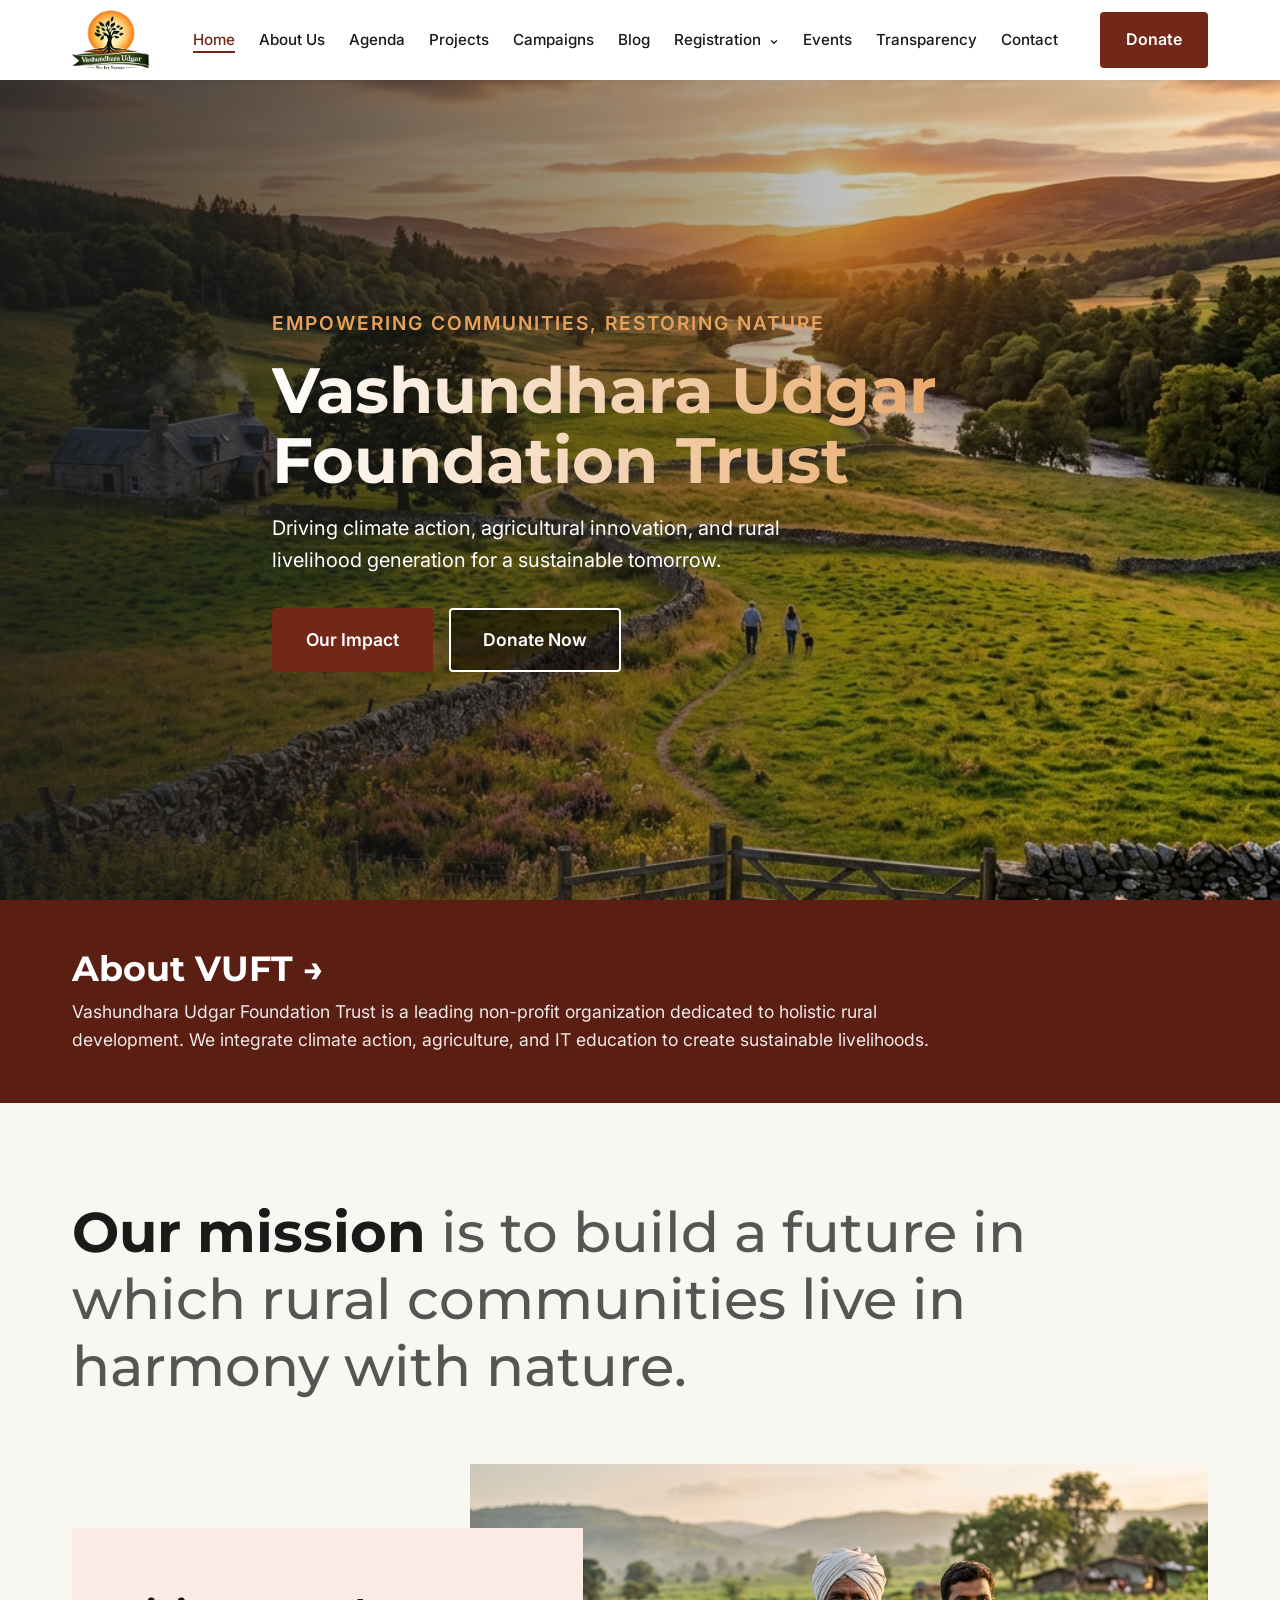
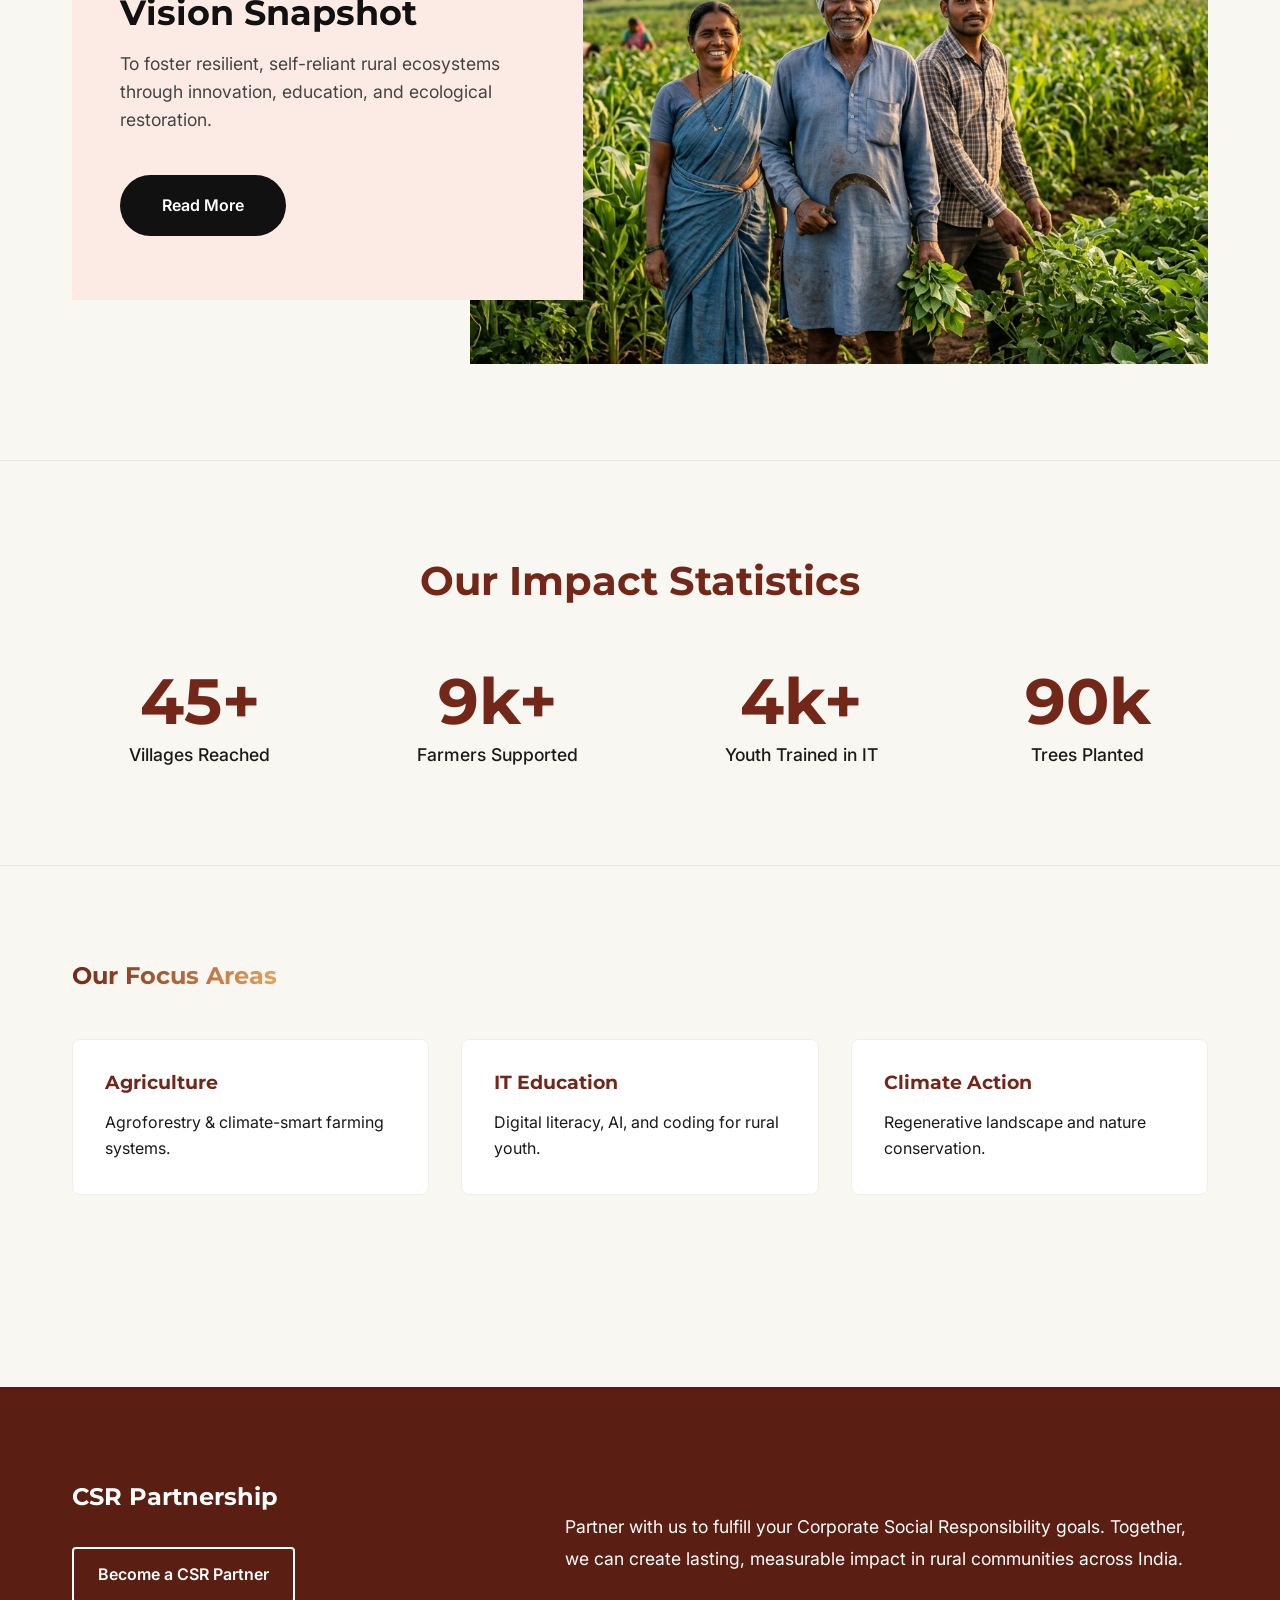
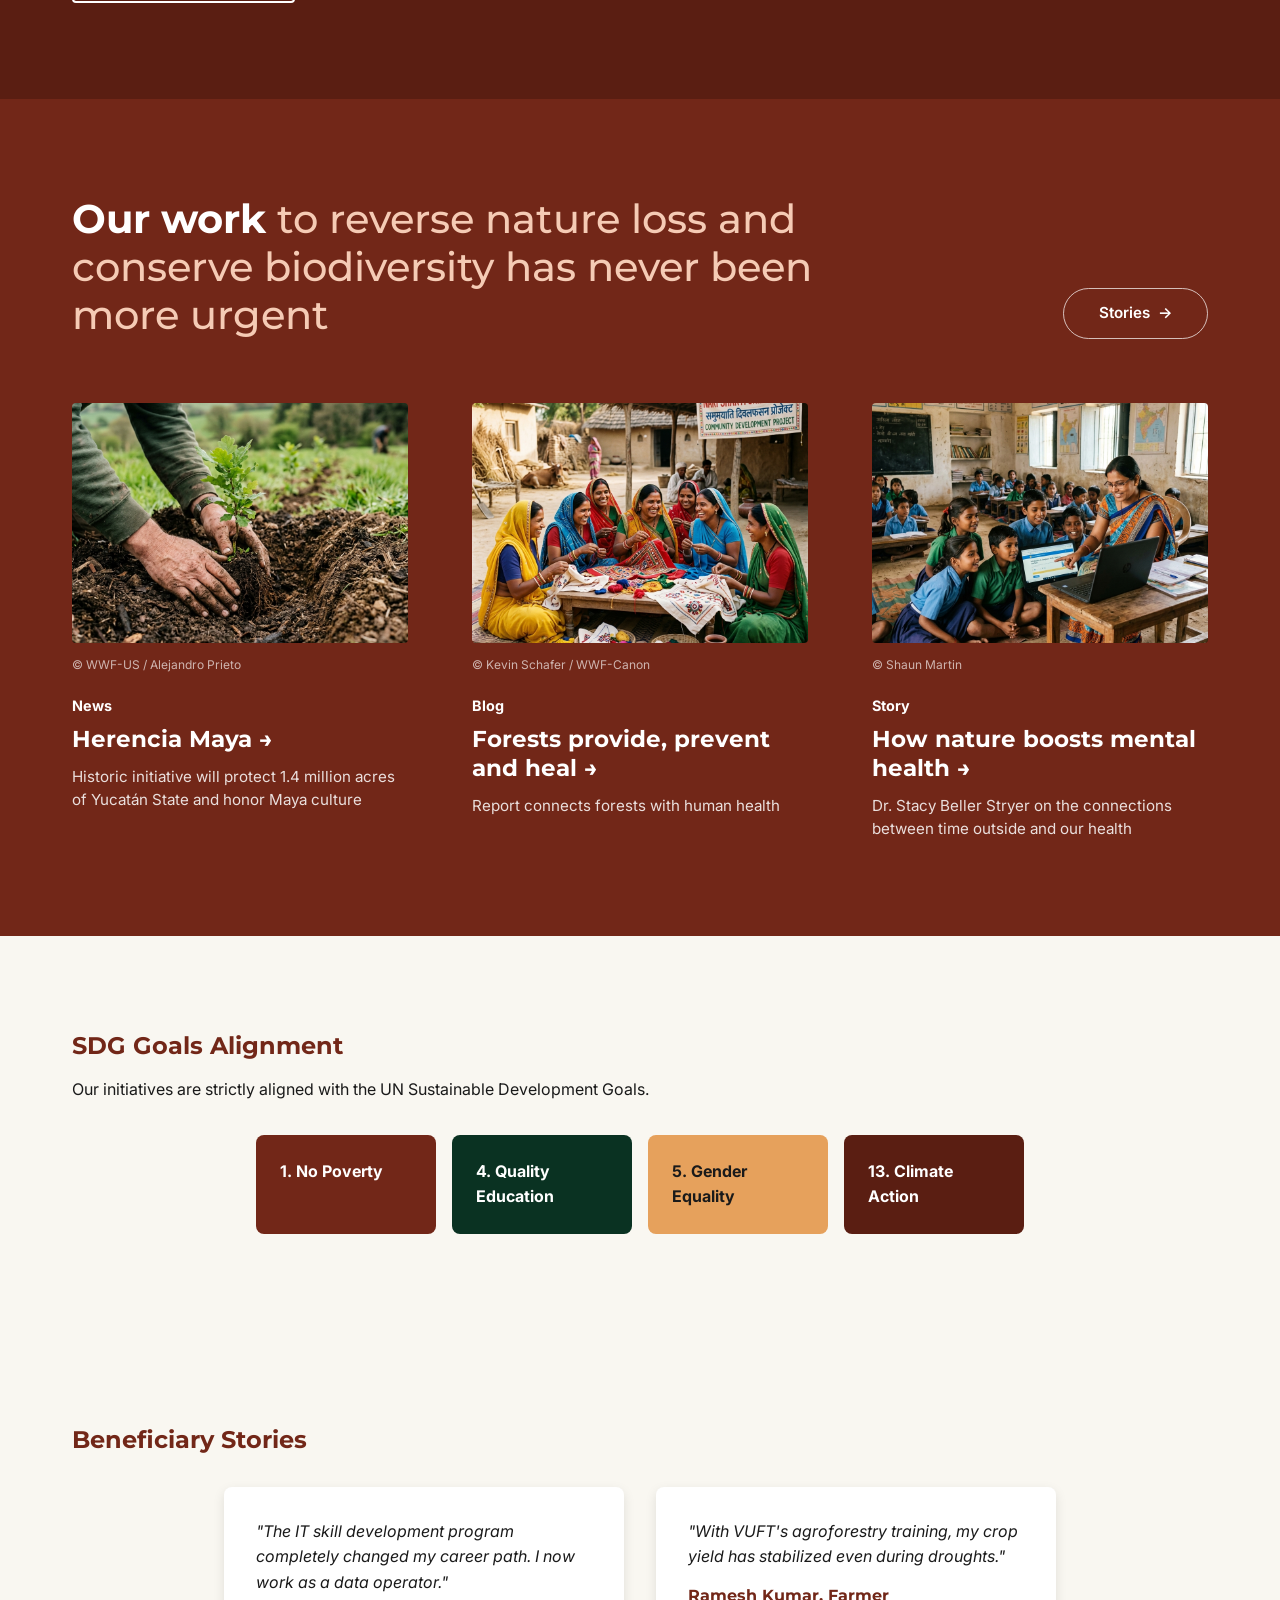
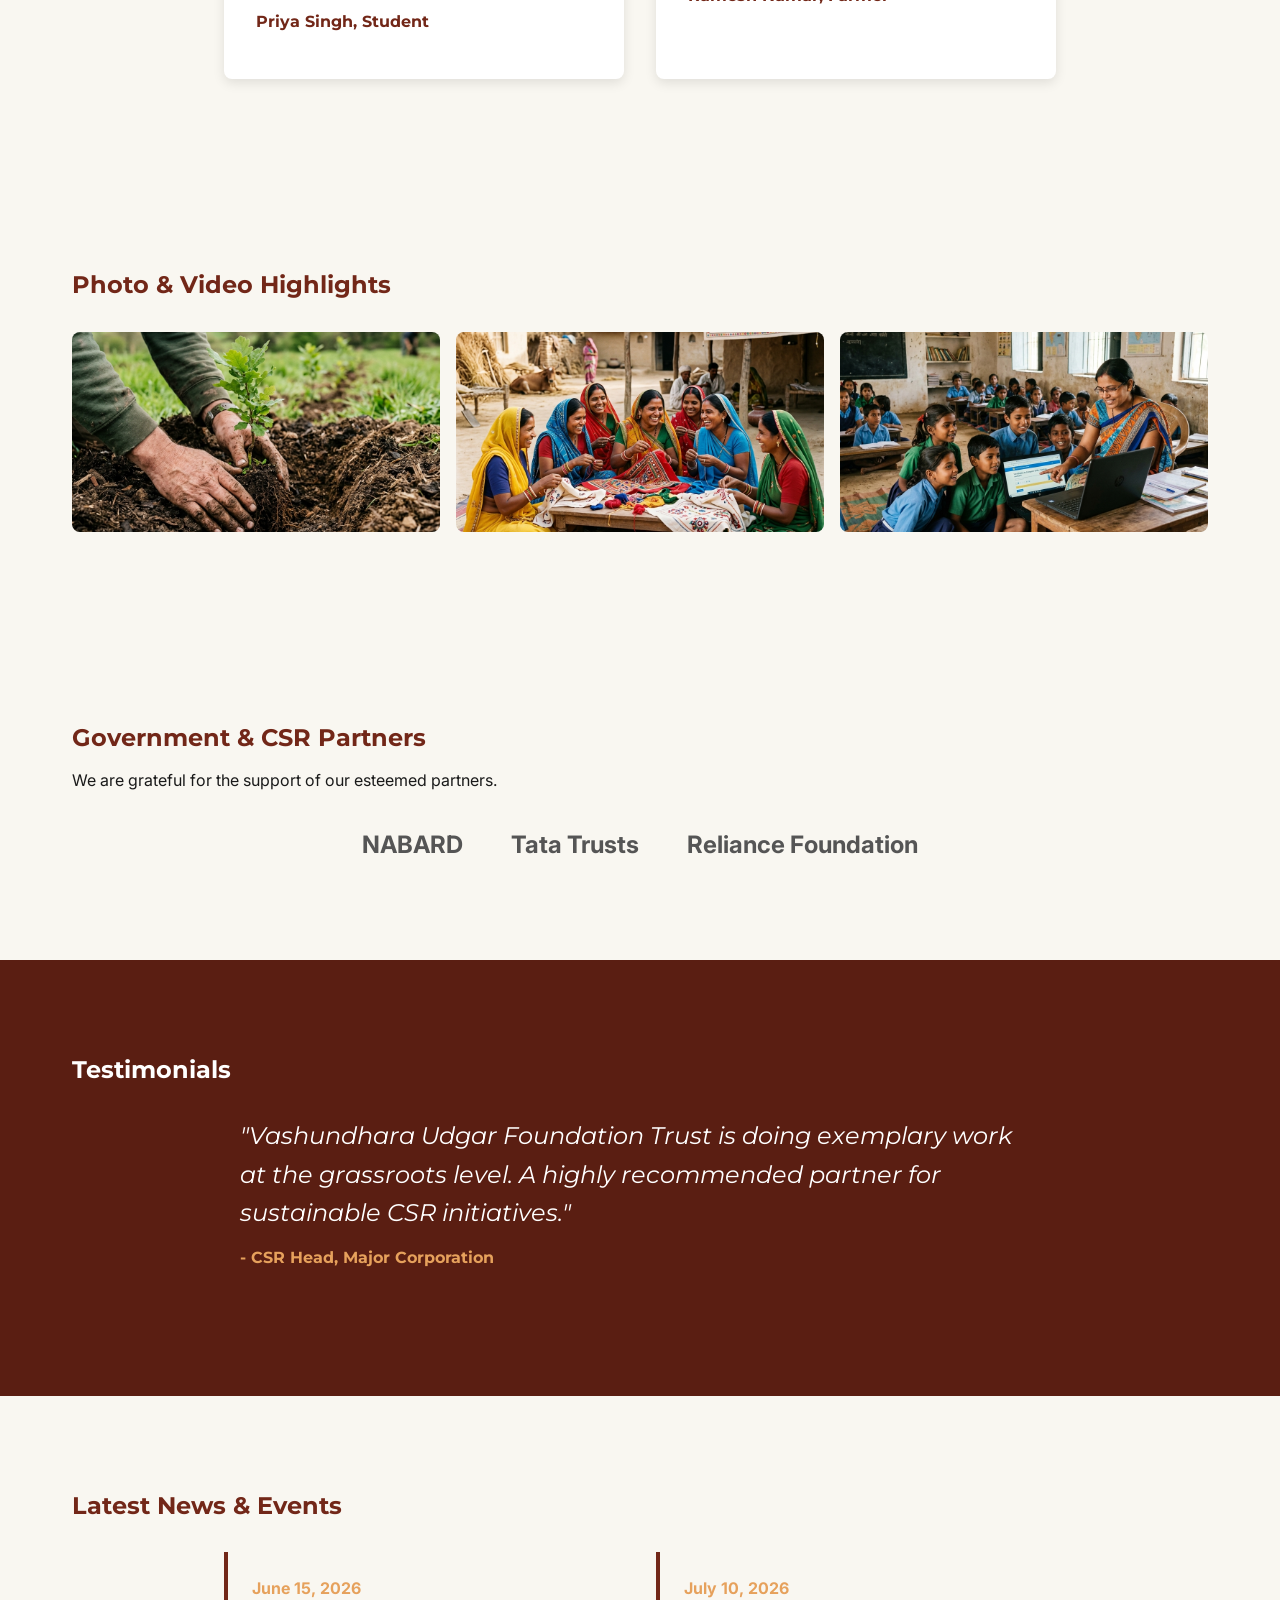
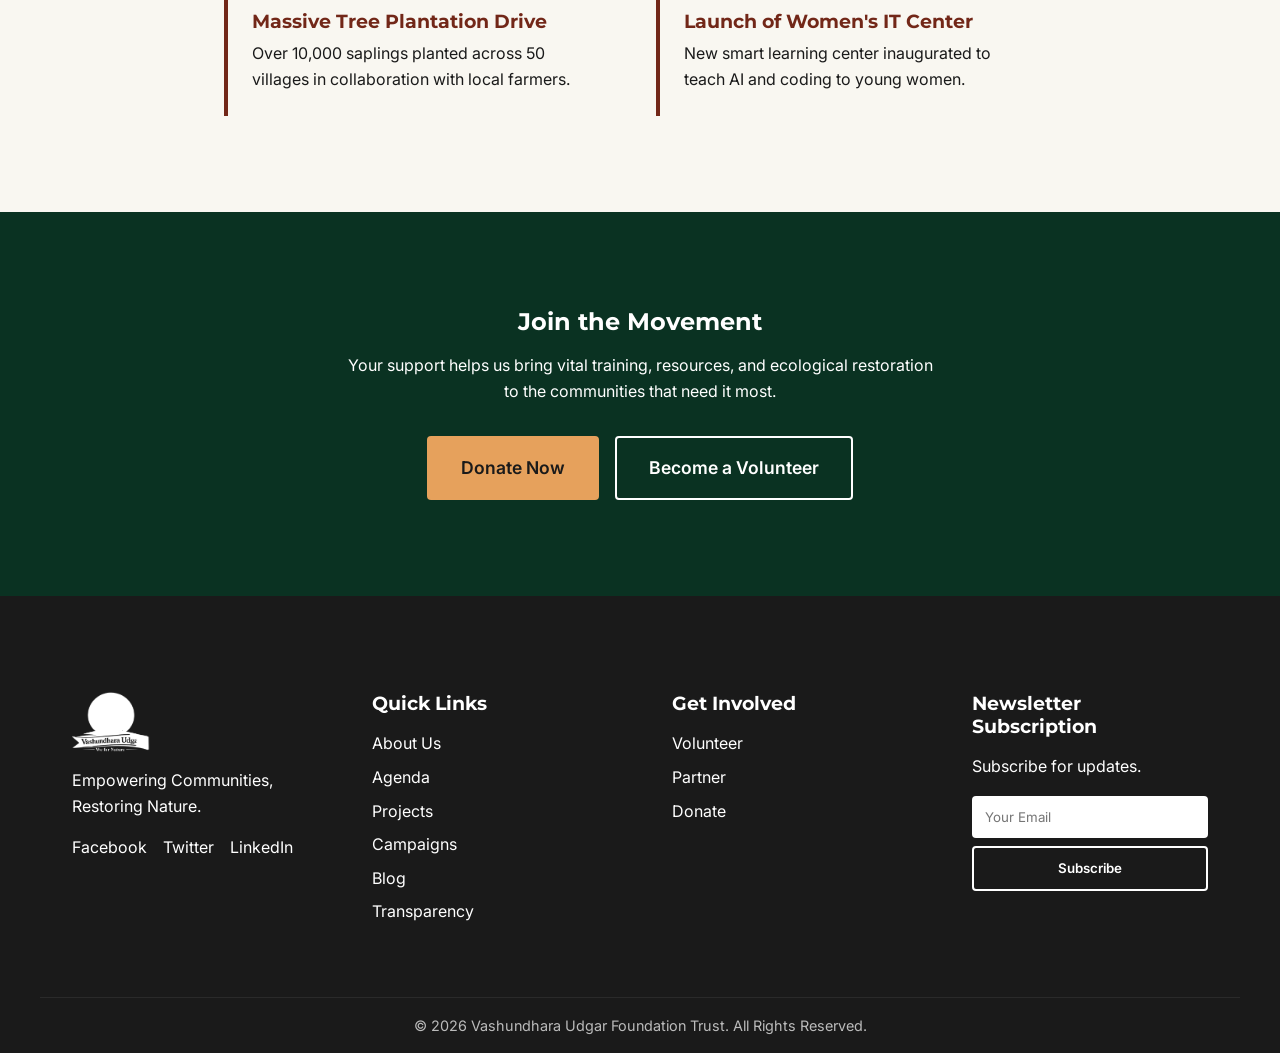
==== commit 3e9d4b45: "update" ====
--- a/index.html
+++ b/index.html
@@ -23,6 +23,8 @@
                     <li class="nav-item"><a href="about.html" class="nav-link">About Us</a></li>
                     <li class="nav-item"><a href="agenda.html" class="nav-link">Agenda</a></li>
                     <li class="nav-item"><a href="projects.html" class="nav-link">Projects</a></li>
+                    <li class="nav-item"><a href="campaigns.html" class="nav-link">Campaigns</a></li>
+                    <li class="nav-item"><a href="blog.html" class="nav-link">Blog</a></li>
                     <li class="nav-item dropdown">
                         <a href="registration.html" class="nav-link">Registration <span class="dropdown-icon"><svg width="10" height="10" viewBox="0 0 24 24" fill="none" stroke="currentColor" stroke-width="3" stroke-linecap="round" stroke-linejoin="round" style="vertical-align: middle; display: inline-block; margin-left: 2px;"><polyline points="6 9 12 15 18 9"></polyline></svg></span></a>
                         <ul class="dropdown-menu">
@@ -329,6 +331,8 @@
                     <li><a href="about.html">About Us</a></li>
                     <li><a href="agenda.html">Agenda</a></li>
                     <li><a href="projects.html">Projects</a></li>
+                    <li><a href="campaigns.html">Campaigns</a></li>
+                    <li><a href="blog.html">Blog</a></li>
                     <li><a href="transparency.html">Transparency</a></li>
                 </ul>
             </div>
